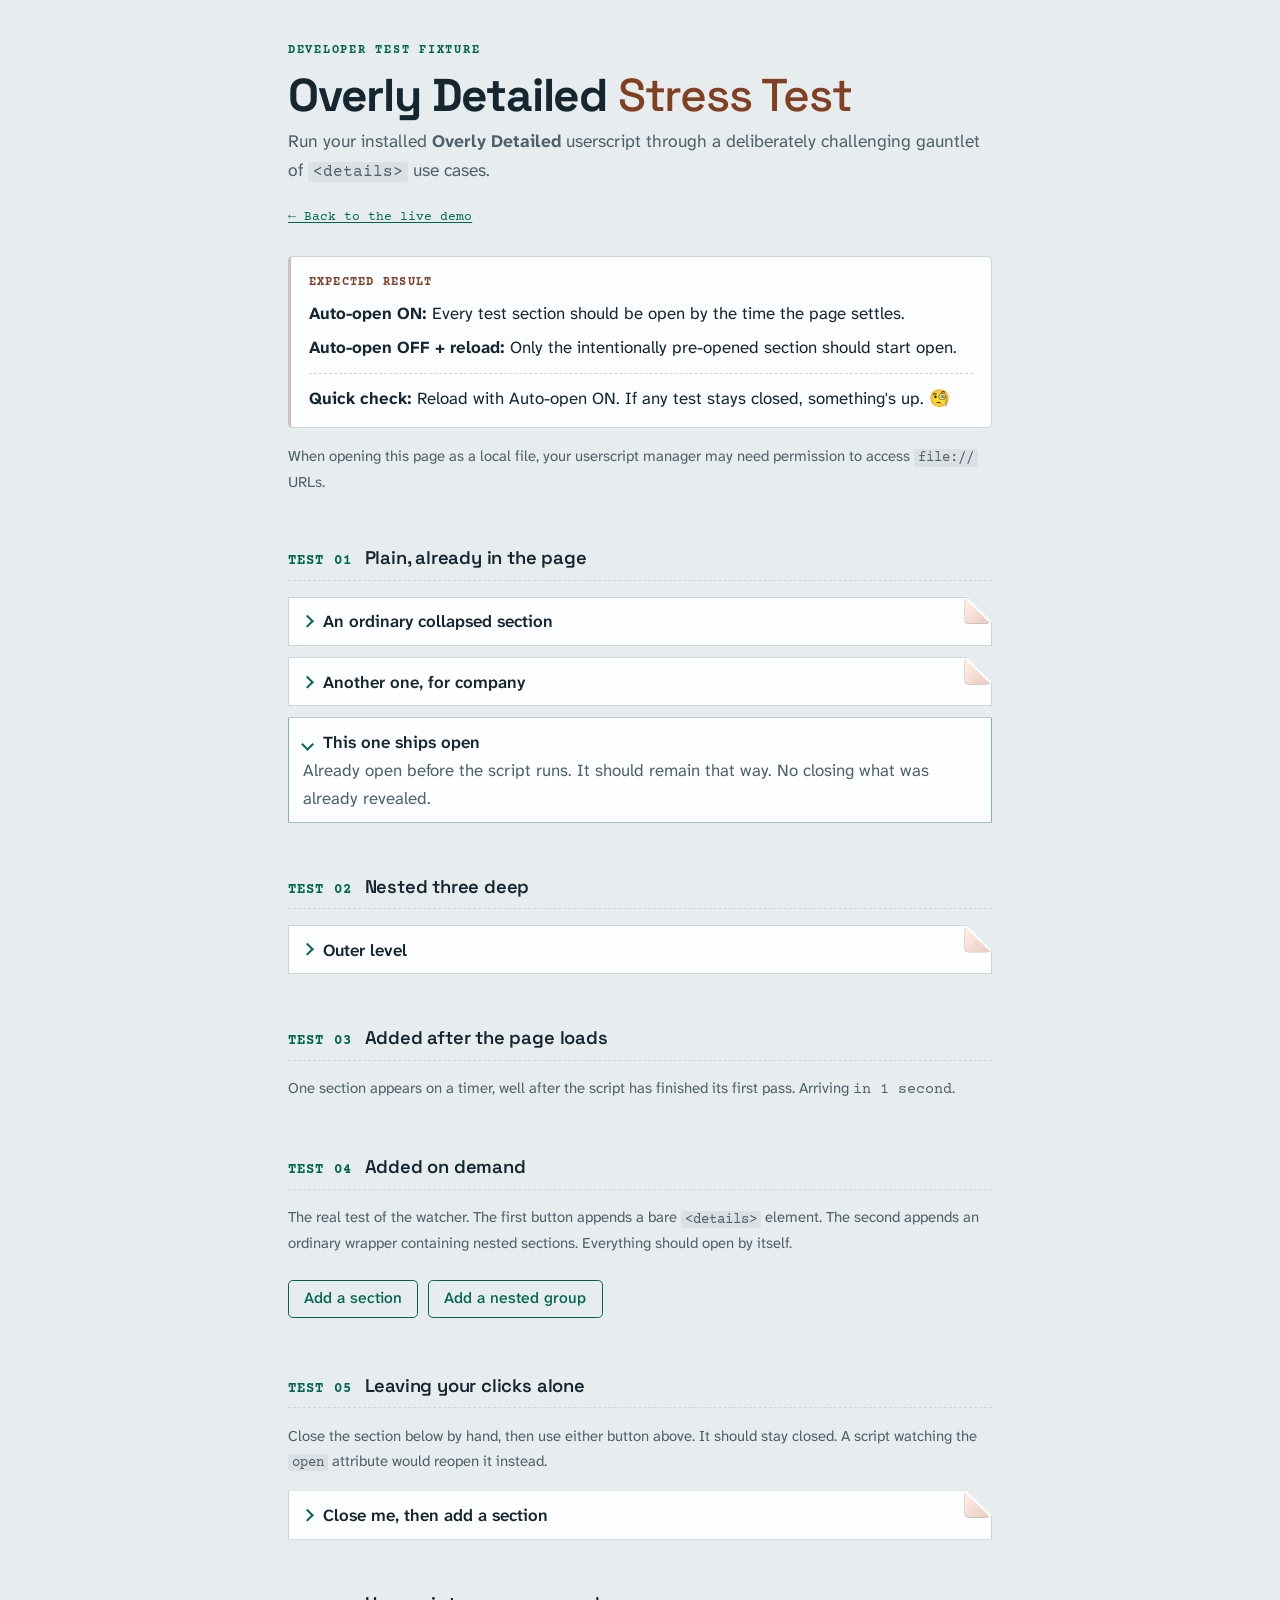
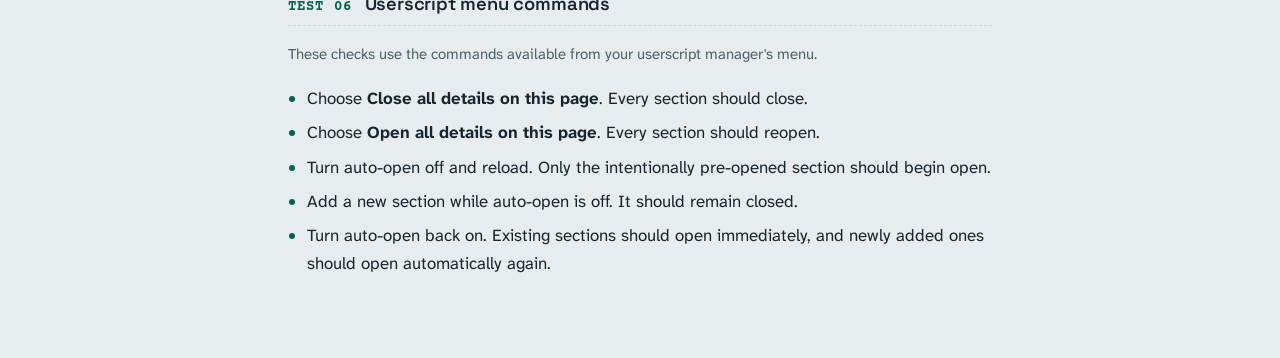
==== stress-test.html @ 01d505f9 "refactor: turn demo page into stress test The old page was doing two jobs at once. It's now purely a" ====
<!DOCTYPE html>
<html lang="en">

<head>
  <meta charset="utf-8">
  <meta name="viewport" content="width=device-width, initial-scale=1">
  <title>Overly Detailed &mdash; Stress Test</title>

  <link rel="icon" href="favicon.svg" type="image/svg+xml">

  <!-- ===================================================================
     _      _  ._ |       _|  _ _|_  _. o |  _   _|
    (_) \/ (/_ |  | \/   (_| (/_ |_ (_| | | (/_ (_|
                    /

    ╭─────────────────────────────────────────────────────────────╮
          📂 file:       stress-test.html
          💾 project:    Overly Detailed
          👩‍💻 dev:        Kiera <github.com/BluestockingsRead>
          🌱 created:    2026-08-05
          ✍️ modified:   2026-08-13
          📄 license:    MIT
    ╰─────────────────────────────────────────────────────────────╯
=================================================================== -->

  <link rel="stylesheet" href="fonts/fonts.css">
  <link rel="stylesheet" href="styles.css">

  <style>
    /* Keeps the countdown from jittering as the number changes width. */
    #countdown {
      font-variant-numeric: tabular-nums;
      font-family: var(--font-mono);
    }
  </style>
</head>

<body>

  <p class="eyebrow">Developer test fixture</p>

  <h1>Overly Detailed <span class="test-label">Stress Test</span></h1>

  <p class="tagline">
    Run your installed <strong>Overly Detailed</strong> userscript through a
    deliberately challenging gauntlet of <code>&lt;details&gt;</code> use cases.
  </p>

  <p class="test-nav">
    <a href="index.html">← Back to the live demo</a>
  </p>


  <div class="test-status">
    <p class="test-status-label">Expected result</p>

    <p>
      <strong>Auto-open ON:</strong>
      Every test section should be open by the time the page settles.
    </p>

    <p>
      <strong>Auto-open OFF + reload:</strong>
      Only the intentionally pre-opened section should start open.
    </p>

    <p class="test-quick-check">
      <strong>Quick check:</strong>
      Reload with Auto-open ON. If any test stays closed, something's up. 🧐
    </p>
  </div>

  <p class="note">
    When opening this page as a local file, your userscript manager may need
    permission to access <code>file://</code> URLs.
  </p>

  <h2><span class="test-number">TEST 01</span> Plain, already in the page</h2>

  <details>
    <summary>An ordinary collapsed section</summary>
    <p>Nothing unusual. This is the case the original v1 script handled:
      one accordion, no funny business.</p>
  </details>

  <details>
    <summary>Another one, for company</summary>
    <p>Two in a row, so a partial sweep can't leave one behind.
      We believe in the buddy system.</p>
  </details>

  <details open>
    <summary>This one ships open</summary>
    <p>Already open before the script runs. It should remain that way.
      No closing what was already revealed.</p>
  </details>


  <h2><span class="test-number">TEST 02</span> Nested three deep</h2>

  <details>
    <summary>Outer level</summary>
    <p>Opening the parent should not be the only thing that happens.</p>

    <details>
      <summary>Middle level</summary>
      <p>
        <em>
          Yo dawg, I heard you like details, so I put details in your
          details!
        </em>
      </p>

      <details>
        <summary>Inner level</summary>
        <p>
          If this is open too, nesting is handled properly, and you
          have reached Enlightenment*.
        </p>

        <p class="note">
          <em>*NOTE: Enlightenment not guaranteed.</em>
        </p>

      </details>
    </details>
  </details>


  <h2><span class="test-number">TEST 03</span> Added after the page loads</h2>

  <p class="note">One section appears on a timer, well after the script has
    finished its first pass. Arriving
    <span id="countdown">in 2 seconds</span>.
  </p>

  <!-- A11y: sections arrive with no click behind them, so they announce. -->
  <div id="delayed" aria-live="polite"></div>


  <h2><span class="test-number">TEST 04</span> Added on demand</h2>

  <p class="note">The real test of the watcher. The first button appends a bare
    <code>&lt;details&gt;</code> element. The second appends an ordinary
    wrapper containing nested sections. Everything should open by itself.
  </p>

  <p>
    <button id="add" type="button">Add a section</button>
    <button id="add-group" type="button">Add a nested group</button>
  </p>

  <div id="ondemand" aria-live="polite"></div>


  <h2><span class="test-number">TEST 05</span> Leaving your clicks alone</h2>

  <p class="note">Close the section below by hand, then use either button above.
    It should stay closed. A script watching the <code>open</code> attribute
    would reopen it instead.</p>

  <details>
    <summary>Close me, then add a section</summary>
    <p>Still closed? Good. This script respects boundaries.</p>
  </details>


  <h2><span class="test-number">TEST 06</span> Userscript menu commands</h2>

  <p class="note">These checks use the commands available from your userscript
    manager's menu.</p>

  <ul>
    <li>
      Choose <strong>Close all details on this page</strong>. Every section
      should close.
    </li>
    <li>
      Choose <strong>Open all details on this page</strong>. Every section
      should reopen.
    </li>
    <li>
      Turn auto-open off and reload. Only the intentionally pre-opened
      section should begin open.
    </li>
    <li>
      Add a new section while auto-open is off. It should remain closed.
    </li>
    <li>
      Turn auto-open back on. Existing sections should open immediately,
      and newly added ones should open automatically again.
    </li>
  </ul>

  <script>
    // Builds a <details> the same way a real site would: created detached,
    // then appended, so the watcher sees it arrive as a new node.
    function makeSection(title, body) {
      const details = document.createElement('details');
      const summary = document.createElement('summary');
      const para = document.createElement('p');

      summary.textContent = title;
      para.textContent = body;

      details.append(summary, para);
      return details;
    }

    /* --- Section 3: shows up on a timer --------------------------------- */

    const countdown = document.getElementById('countdown');
    let remaining = 2;

    const tick = setInterval(() => {
      remaining -= 1;

      countdown.textContent = remaining > 0
        ? `in ${remaining} second${remaining === 1 ? '' : 's'}`
        : 'now';

      if (remaining <= 0) {
        clearInterval(tick);
      }
    }, 1000);

    setTimeout(() => {
      document.getElementById('delayed').append(makeSection(
        'Inserted two seconds late',
        'Fashionably late, but still automatically opened. The watcher '
        + 'is doing its job.',
      ));
    }, 2000);

    /* --- Section 4: shows up on click ----------------------------------- */

    let added = 0;

    document.getElementById('add').addEventListener('click', () => {
      added += 1;

      document.getElementById('ondemand').append(makeSection(
        `On-demand section #${added}`,
        'Appended just now, and it should already be open.',
      ));
    });

    let groupsAdded = 0;

    document.getElementById('add-group').addEventListener('click', () => {
      groupsAdded += 1;

      const wrapper = document.createElement('div');
      const outer = makeSection(
        `Dynamic group #${groupsAdded}`,
        'This section arrived inside an ordinary wrapper element.',
      );
      const inner = makeSection(
        'Nested dynamic section',
        'If this is open too, the watcher found every descendant.',
      );

      outer.append(inner);
      wrapper.append(outer);

      document.getElementById('ondemand').append(wrapper);
    });

  </script>

</body>

</html>
---- fonts/fonts.css ----
/* ===================================================================
     _      _  ._ |       _|  _ _|_  _. o |  _   _|
    (_) \/ (/_ |  | \/   (_| (/_ |_ (_| | | (/_ (_|
                    /

    ╭─────────────────────────────────────────────────────────────╮
          📂 file:       fonts/fonts.css
          💾 project:    Overly Detailed
          👩‍💻 dev:        Kiera <github.com/BluestockingsRead>
          🌱 created:    2026-08-11
          ✍️ modified:   2026-08-11
          📄 license:    MIT (the fonts themselves: see licenses/)
    ╰─────────────────────────────────────────────────────────────╯

    Three faces, self-hosted. Nothing here calls out to a CDN, which
    keeps the demo honest about "sends nothing, phones nowhere" and
    means the pages look right opened straight off disk.

    * Declarations lifted from the GreatReads extension, size-adjust
      values and all, so the two projects render at matching sizes.
=================================================================== */

/* #region Atkinson Hyperlegible Next ===================== */

/* === Atkinson Hyperlegible Next — Variable, Normal === */
@font-face {
  font-family: "Atkinson Hyperlegible Next";
  font-style: normal;
  font-weight: 200 800;   /* full axis */
  src: url("../fonts/AtkinsonHyperlegibleNext-VariableFont_wght.woff2") format("woff2");
  font-display: swap;
  size-adjust: 99.4%;
}

/* === Atkinson Hyperlegible Next — Variable, Italic === */
@font-face {
  font-display: swap;
  font-family: "Atkinson Hyperlegible Next";
  font-style: italic;
  font-weight: 200 800;   /* full axis */
  src: url("../fonts/AtkinsonHyperlegibleNext-Italic-VariableFont_wght.woff2") format("woff2");
  size-adjust: 99.4%;
}

/* #endregion Atkinson Hyperlegible Next ================== */

/* #region Space Grotesk ================================== */

/* === Space Grotesk — Variable, Normal === */
@font-face {
  font-family: "Space Grotesk";
  font-style: normal;
  font-weight: 300 700;   /* full axis */
  src: url("../fonts/SpaceGrotesk-VariableFont_wght.woff2") format("woff2");
  font-display: swap;
  size-adjust: 95.8%;
}

/* #endregion Space Grotesk =============================== */

/* #region Courier Prime ================================== */

/* courier-prime-regular - latin */
@font-face {
  font-display: swap;
  font-family: "Courier Prime";
  font-style: normal;
  font-weight: 400;
  src: url("../fonts/CourierPrime-Regular.woff2") format("woff2");
  size-adjust: 99.1%;
}
/* courier-prime-italic - latin */
@font-face {
  font-display: swap;
  font-family: "Courier Prime";
  font-style: italic;
  font-weight: 400;
  src: url("../fonts/CourierPrime-Italic.woff2") format("woff2");
  size-adjust: 99.1%;
}
/* courier-prime-700 - latin */
@font-face {
  font-display: swap;
  font-family: "Courier Prime";
  font-style: normal;
  font-weight: 700;
  src: url("../fonts/CourierPrime-Bold.woff2") format("woff2");
  size-adjust: 99.1%;
}
/* courier-prime-700italic - latin */
@font-face {
  font-display: swap;
  font-family: "Courier Prime";
  font-style: italic;
  font-weight: 700;
  src: url("../fonts/CourierPrime-BoldItalic.woff2") format("woff2");
  size-adjust: 99.1%;
}

/* #endregion Courier Prime =============================== */
---- styles.css ----
/* ===================================================================
     _      _  ._ |       _|  _ _|_  _. o |  _   _|
    (_) \/ (/_ |  | \/   (_| (/_ |_ (_| | | (/_ (_|
                    /

    ╭─────────────────────────────────────────────────────────────╮
          📂 file:       styles.css
          💾 project:    Overly Detailed
          👩‍💻 dev:        Kiera <github.com/BluestockingsRead>
          🌱 created:    2026-08-11
          ✍️ modified:   2026-08-13
          📄 license:    MIT
    ╰─────────────────────────────────────────────────────────────╯

    Shared look for: 
      - index.html (the live demo) and
      - stress-test.html (the developer test fixture). 

    Style: folded paper, pine ink, + warm vellum for the dog-eared corner
    of closed sections. Corners flatten out on open = a visual cue to the
    state change.

        [🗝️ KEY: | "☀️🌒"=light/dark pair | "A11y"=accessibility
        | "👓"=vision | "🫨"=reduced motion | ]
=================================================================== */

/* #region === ☀️🌒 Palette ================================ */

:root {
  color-scheme: light dark;

  /* === 📄 Paper - ☀️🌒 ======================= */
  --bg: light-dark(oklch(94% 0.006 235), oklch(22% 0.018 245));
  --card: light-dark(oklch(99.5% 0.002 235), oklch(26.5% 0.02 245));
  --line: light-dark(oklch(87% 0.012 230), oklch(34% 0.022 240));

  /* === ✒️ Ink - ☀️🌒 ========================= */
  --fg: light-dark(oklch(26% 0.03 235), oklch(92% 0.01 210));
  --muted: light-dark(oklch(48% 0.028 225), oklch(70% 0.02 215));
  --accent: light-dark(oklch(45% 0.105 172), oklch(80% 0.115 172));

  /*
	* Two stops so the flap reads as paper catching light rather than
	* a flat triangle someone pasted on.
	*/
  --fold-face: light-dark(oklch(97% 0.025 48), oklch(77% 0.01 48));
  --fold-shade: light-dark(oklch(86% 0.035 42), oklch(66% 0.025 42));
  --fold-edge: light-dark(oklch(82% 0.02 40), oklch(68% 0.01 42));

  /* === ⚠️ Already-installed notice - ☀️🌒 ==== */
  --warn-bg: light-dark(oklch(96% 0.035 85), oklch(29% 0.038 80));
  --warn-line: light-dark(oklch(78% 0.09 78), oklch(55% 0.08 78));

  /* === 🧐 Stress-Test Only==================== */
  --test-fg: light-dark(oklch(45% 0.1 44.27), oklch(80% 0.1 44.27));
}

/* #endregion === ☀️🌒 Palette ============================= */

/* #region === 🔡 Type & box tokens ======================== */

:root {
  --font-body: "Atkinson Hyperlegible Next", system-ui, sans-serif;
  --font-display: "Space Grotesk", "Atkinson Hyperlegible Next", sans-serif;
  --font-mono: "Courier Prime", ui-monospace, monospace;

  --border-hair: 1px solid var(--line);

  /* ↓ Nested sections borrow the extension's child-options treatment */
  --border-dots: 2px dotted var(--line);

  /*
	* A11y 👓: focus rings sit *inside* their element. The cards are
	* clipped to make the dog-ear, and a clip-path trims anything drawn
	* outside the box, corner outlines included. Inset keeps the ring
	* whole in every state.
	*/
  --focus-ring: 2px solid var(--accent);
  --focus-inset: -3px;
}

/* #endregion === 🔡 Type & box tokens ===================== */

/* #region === 📄 Page & typography ======================== */

body {
  max-width: 44rem;
  margin: 0 auto;
  padding: 2.5rem 1.25rem 4rem;
  background: var(--bg);
  color: var(--fg);
  font: 400 1.0625rem/1.65 var(--font-body);
}

/*
* Two pages share this stylesheet and the same h1, which is a good way
* to lose track of which one is opened. The eyebrow says so outright.
*/
.eyebrow {
  margin: 0 0 0.5rem;
  color: var(--accent);
  font-family: var(--font-mono);
  font-size: 0.78rem;
  font-weight: 700;
  letter-spacing: 0.14em;
  text-transform: uppercase;
}

h1 {
  margin: 0 0 0.35rem;
  font-family: var(--font-display);
  font-size: clamp(2.1rem, 1.55rem + 2.4vw, 3rem);
  font-weight: 700;
  letter-spacing: -0.025em;
  line-height: 1.1;
}

/*
* The dashed rule under a section heading is the same crease the cards
* fold along, run out flat. Replaces the double rule the pages used to
* borrow from the extension's hr.
*/
h2 {
  margin-top: 3rem;
  padding-bottom: 0.35rem;
  border-bottom: 1px dashed var(--line);
  font-family: var(--font-display);
  font-size: 1.2rem;
  font-weight: 600;
  letter-spacing: -0.01em;
}

p {
  margin: 0 0 1rem;
}

.tagline {
  margin-top: 0;
  color: var(--muted);
  font-size: 1.1rem;
}

.note {
  margin: 0.4rem 0 1rem;
  color: var(--muted);
  font-size: 0.94rem;
}

.demo-aside {
  font-style: italic;
}

a {
  color: var(--accent);
  text-decoration-thickness: 1px;
  text-underline-offset: 0.18em;
}

a:hover {
  text-decoration-thickness: 2px;
}

code {
    padding: 0.05em 0.3em;
    border-radius: 0.2rem;
    background: color-mix(in oklch, var(--fg) 6%, transparent);
    color: inherit;
    font-family: var(--font-mono);
    font-size: 0.92em;
}

ul {
  padding-left: 1.2rem;
}

li {
  margin-bottom: 0.4rem;
}

li::marker {
  color: var(--accent);
}

/* #endregion === 📄 Page & typography ===================== */

/* #region === ✂️ The dog-ear ============================== */

/*
* Registering --fold is what makes it animatable; an unregistered
* custom property would snap between values instead of easing.
* `inherits: true` matters too, since ::after reads the same value to
* size the flap. Nested cards set their own, so nothing leaks downward.
*/
@property --fold {
  syntax: "<length>";
  inherits: true;
  initial-value: 0px;
}

details {
  --fold: 1.6rem;

  position: relative;
  margin: 0.7rem 0;
  padding: 0.6rem 0.9rem;
  transition: --fold 220ms ease, border-color 220ms ease;
  border: var(--border-hair);
  background: var(--card);

  /* The corner is actually missing from the card's silhouette. */
  clip-path: polygon(0 0,
      calc(100% - var(--fold)) 0,
      100% var(--fold),
      100% 100%,
      0 100%);
}

/*
* The turned-down flap: the corner reflected back across the crease,
* showing the underside of the page. Its hypotenuse lands exactly on
* the cut above, so the two edges meet cleanly at any --fold size.
*/
details::after {
  content: "";
  position: absolute;
  top: 0;
  right: 0;
  width: var(--fold);
  height: var(--fold);
  clip-path: polygon(0 0, 100% 100%, 0 100%);

  /* The two straight legs are the folded page's own cut edges. */
  border-bottom: 1px solid var(--fold-edge);
  border-left: 1px solid var(--fold-edge);
  border-radius: 0.3rem;
  background: linear-gradient(135deg,
      var(--fold-face),
      var(--fold-shade));
  pointer-events: none;
}

details[open] {
  --fold: 0rem;
  border-color: color-mix(in oklch, var(--accent) 35%, var(--line));
}

/*
* Nested ones step inward so the depth is obvious at a glance, and the
* dotted left edge marks them as children rather than siblings; the
* same cue .child-options uses in the extension popup.
*/
details details {
  margin-left: 1.25rem;
  border-left: var(--border-dots);
}

details>*:not(summary) {
  color: var(--muted);
}

details>*:last-child {
  margin-bottom: 0;
}

/* #endregion === ✂️ The dog-ear =========================== */

/* #region === ▸ Summary & its marker ====================== */

summary {
  display: grid;
  grid-template-columns: auto 1fr;
  gap: 0.6em;
  align-items: baseline;

  /* Room for the flap, so a long summary never runs under it. */
  padding-right: 1.4rem;
  color: var(--fg);
  font-weight: 600;
  cursor: pointer;
  list-style: none;
}

/* Chrome and Safari need this one by name to drop the default triangle. */
summary::-webkit-details-marker {
  display: none;
}

/*
* A caret built from two borders rather than a glyph, so it lines up
* the same way whatever the font is doing. Standard right when shut,
* down when open.
*/
summary::before {
  content: "";
  width: 0.42em;
  height: 0.42em;
  transform: translateY(-0.08em) rotate(-45deg);
  transition: transform 220ms ease;
  border-right: 2px solid var(--accent);
  border-bottom: 2px solid var(--accent);
}

details[open]>summary::before {
  transform: translateY(0.06em) rotate(45deg);
}

/* #endregion === ▸ Summary & its marker =================== */

/* #region === 🎛️ Buttons ================================== */

button {
  margin: 0.5rem 0.3rem 0.2rem 0;
  padding: 0.45rem 0.95rem;
  transition: transform 0.2s ease, background 0.2s ease;
  border: 1px solid var(--accent);
  border-radius: 0.3rem;
  background: transparent;
  color: var(--accent);
  font: 500 0.98rem/1.4 var(--font-body);
  cursor: pointer;
}

button:hover {
  background: color-mix(in oklch, var(--accent) 12%, transparent);
}

button:focus-visible,
summary:focus-visible,
a:focus-visible {
  outline: var(--focus-ring);
  outline-offset: 2px;
}

/* Only the summary sits inside a clipped card, so only it needs inset. */
summary:focus-visible {
  outline-offset: var(--focus-inset);
}

a:focus-visible {
  border-radius: 0.15rem;
}

.menu-command,
.add-section {
  display: flex;
  flex-direction: column;
  align-items: flex-start;
}

/* The third command doubles as the toggle, so it earns the emphasis. */
.menu-command:first-of-type {
  border-width: 2px;
  font-weight: 700;
}

.menu-command:not(:first-of-type) {
    border-color:
        color-mix(in oklch, var(--fg) 18%, var(--line));
    color: var(--fg);
}

.menu-command:not(:first-of-type):hover {
    background:
        color-mix(in oklch, var(--fg) 6%, transparent);
}

.menu-command:hover {
  transform: scale(1.02);
}

/*
* Scaffolding, not product. Keeping these visually quieter stops them
* being mistaken for menu commands the installed script provides.
*/
.demo-control {
  border-style: dashed;
  border-color: var(--line);
  color: var(--muted);
}

.demo-control:hover {
  background: color-mix(in oklch, var(--muted) 10%, transparent);
}

.demo-control:focus-visible {
  outline-color: var(--muted);
}

/* #endregion === 🎛️ Buttons =============================== */

/* #region === 📦 Panels ==================================== */

/*
* The control panel follows the user down the page; the whole point
* is flipping the toggle and watching everything below it change.
*/
.controls {
    position: sticky;
    top: 0;
    z-index: 1;

    display: grid;
    grid-template-columns: minmax(0, 1fr) minmax(15rem, auto);
    gap: 0.55rem 1.4rem;
    align-items: start;

    margin: 1.75rem 0;
    padding: 0.9rem 1.1rem;

    border: var(--border-hair);
    border-bottom-color:
        color-mix(in oklch, var(--fg) 18%, var(--line));
    border-left: 3px solid var(--accent);
    border-radius: 0.3rem;

    background: var(--card);

    /* Separates sticky controls from content beneath */
    box-shadow:
        0 0.8rem 1rem -1rem
        color-mix(in oklch, var(--fg) 90%, transparent);
}

.controls h2,
.controls-note {
    grid-column: 1 / -1;
}

.controls h2 {
    margin: 0;
    padding: 0;
    border: 0;
    font-family: var(--font-mono);
    font-size: 0.82rem;
    font-weight: 700;
    letter-spacing: 0.06em;
    text-transform: uppercase;
}

.controls-note {
    margin: 0;
}
.controls-guide {
    font-size: 0.96rem;
}

.controls-guide > p {
    margin: 0 0 0.4rem;
}

/* bc the steps only make sense in order. */
.controls-guide ol {
    margin: 0;
    padding-left: 1.4rem;
}

.controls-guide li {
    transition:
        opacity 180ms ease,
        color 180ms ease;
}

/*
 * A11y 👓: --muted alone carries the "done" look. Going too faded fails WCAG,
 * plus ~~strikethrough~~ already does the talking.
 */
.controls-guide li.is-complete {
    color: var(--muted);
    text-decoration: line-through;
    text-decoration-thickness: 1px;
}

.controls-guide li.is-complete::marker {
    color: var(--muted);
}

/* A TLDR Install link */
.controls-install-link {
    margin: 0.7rem 0 0;
    color: var(--muted);
    font-size: 0.88rem;
}

#menu-commands {
    display: grid;
    gap: 0.35rem;
    justify-items: start;
}

.controls-actions .menu-command,
.controls-actions .demo-control {
    margin: 0;
}

.controls-actions .demo-control {
    margin-top: 0.5rem;
}

.banner {
  margin: 1.75rem 0;
  padding: 0.85rem 1.1rem;
  border: 1px solid var(--warn-line);
  border-left: 3px solid var(--warn-line);
  border-radius: 0.3rem;
  background: var(--warn-bg);
  font-size: 0.94rem;
}

.banner p {
  margin: 0.45rem 0 0;
}

.banner :first-child {
  margin-top: 0;
}

.install {
    margin-top: 3.5rem;
    padding: 1.3rem 1.5rem;

    border: var(--border-hair);
    border-left: 3px solid var(--accent);
    border-radius: 0.3rem;

    background:
        color-mix(in oklch, var(--accent) 3%, var(--card));
}

.install h2 {
    margin: 0 0 1.25rem;
    padding-bottom: 0.55rem;
    border-bottom: 1px dashed var(--line);
}

.install> :last-child {
  margin-bottom: 0;
}

.advanced-install {
    margin-top: 1.75rem;
    padding-top: 1.25rem;
    border-top: 1px dashed var(--line);
}

.install .privacy {
    margin-top: 1.5rem;
    padding-top: 1rem;
    border-top: 1px dotted var(--line);
}

/* #endregion === 📦 Panels ================================= */

/* #region === 🦶 Footer ==================================== */

footer {
  margin-top: 3.5rem;
  padding-top: 1rem;
  border-top: 1px dashed var(--line);
  border-radius: 0.3rem;
  color: var(--muted);
  font-size: 0.9rem;
}

footer p {
  margin: 0 0 0.35rem;
}

/* #endregion === 🦶 Footer ================================= */

/* #region ===🧐 Stress-Test Only =========================== */

/*
 * "Stress Test", same tone the EXPECTED RESULT label uses, so the
 * two "you are on the test fixture" cues match. Lighter weight than the
 * name it follows: this is the qualifier, not the title.
 */
.test-label {
    color: var(--test-fg);
    font-weight: 500;
}

/* Small, set apart; the way back is findable but not loud. */
.test-nav {
    margin: 1.25rem 0 0;
    font-family: var(--font-mono);
    font-size: 0.85rem;
}

.test-number {
    margin-right: 0.5rem;
    color: var(--accent);
    font-family: var(--font-mono);
    font-size: 0.72em;
    letter-spacing: 0.08em;
}

.test-status {
    margin: 1.75rem 0 1rem;
    padding: 0.9rem 1.1rem;

    border: var(--border-hair);
    border-left: 3px solid var(--fold-edge);
    border-radius: 0.3rem;

    background:
        color-mix(in oklch, var(--fold-face) 10%, var(--card));
}

.test-status-label {
    margin: 0 0 0.55rem;
    color: var(--test-fg);
    font-family: var(--font-mono);
    font-size: 0.78rem;
    font-weight: 700;
    letter-spacing: 0.1em;
    text-transform: uppercase;
}

.test-status p {
    margin: 0 0 0.4rem;
}

.test-status .test-quick-check {
    margin: 0.75rem 0 0;
    padding-top: 0.65rem;
    border-top: 1px dashed var(--line);
}

/* #endregion ===🧐 Stress-Test Only ======================== */

/* #region === 📱 Narrow screens ============================ */

@media (width <= 48rem) {
    .controls {
        position: static;
        grid-template-columns: 1fr;
    }

    .controls h2,
    .controls-note {
        grid-column: auto;
    }

    .controls-actions {
        min-width: 0;
    }
}

@media (width <=30rem) {
  body {
    padding: 1.75rem 1rem 3rem;
  }

  details {
    padding: 0.55rem 0.75rem;
  }

  .install {
    padding: 1.1rem 1rem;
  }

  .controls {
    position: static;
  }
}

/* #endregion === 📱 Narrow screens ========================= */

/* #region === 🫨 Reduced motion (a11y) ===================== */

/*
* The fold still appears and disappears; it just stops easing. It's a
* state indicator first and an animation second.
*/
@media (prefers-reduced-motion: reduce) {

  details,
  summary::before,
  button {
    transition: none;
  }

  .menu-command:hover {
    transform: none;
  }
}

/* #endregion === 🫨 Reduced motion (a11y) ================== */
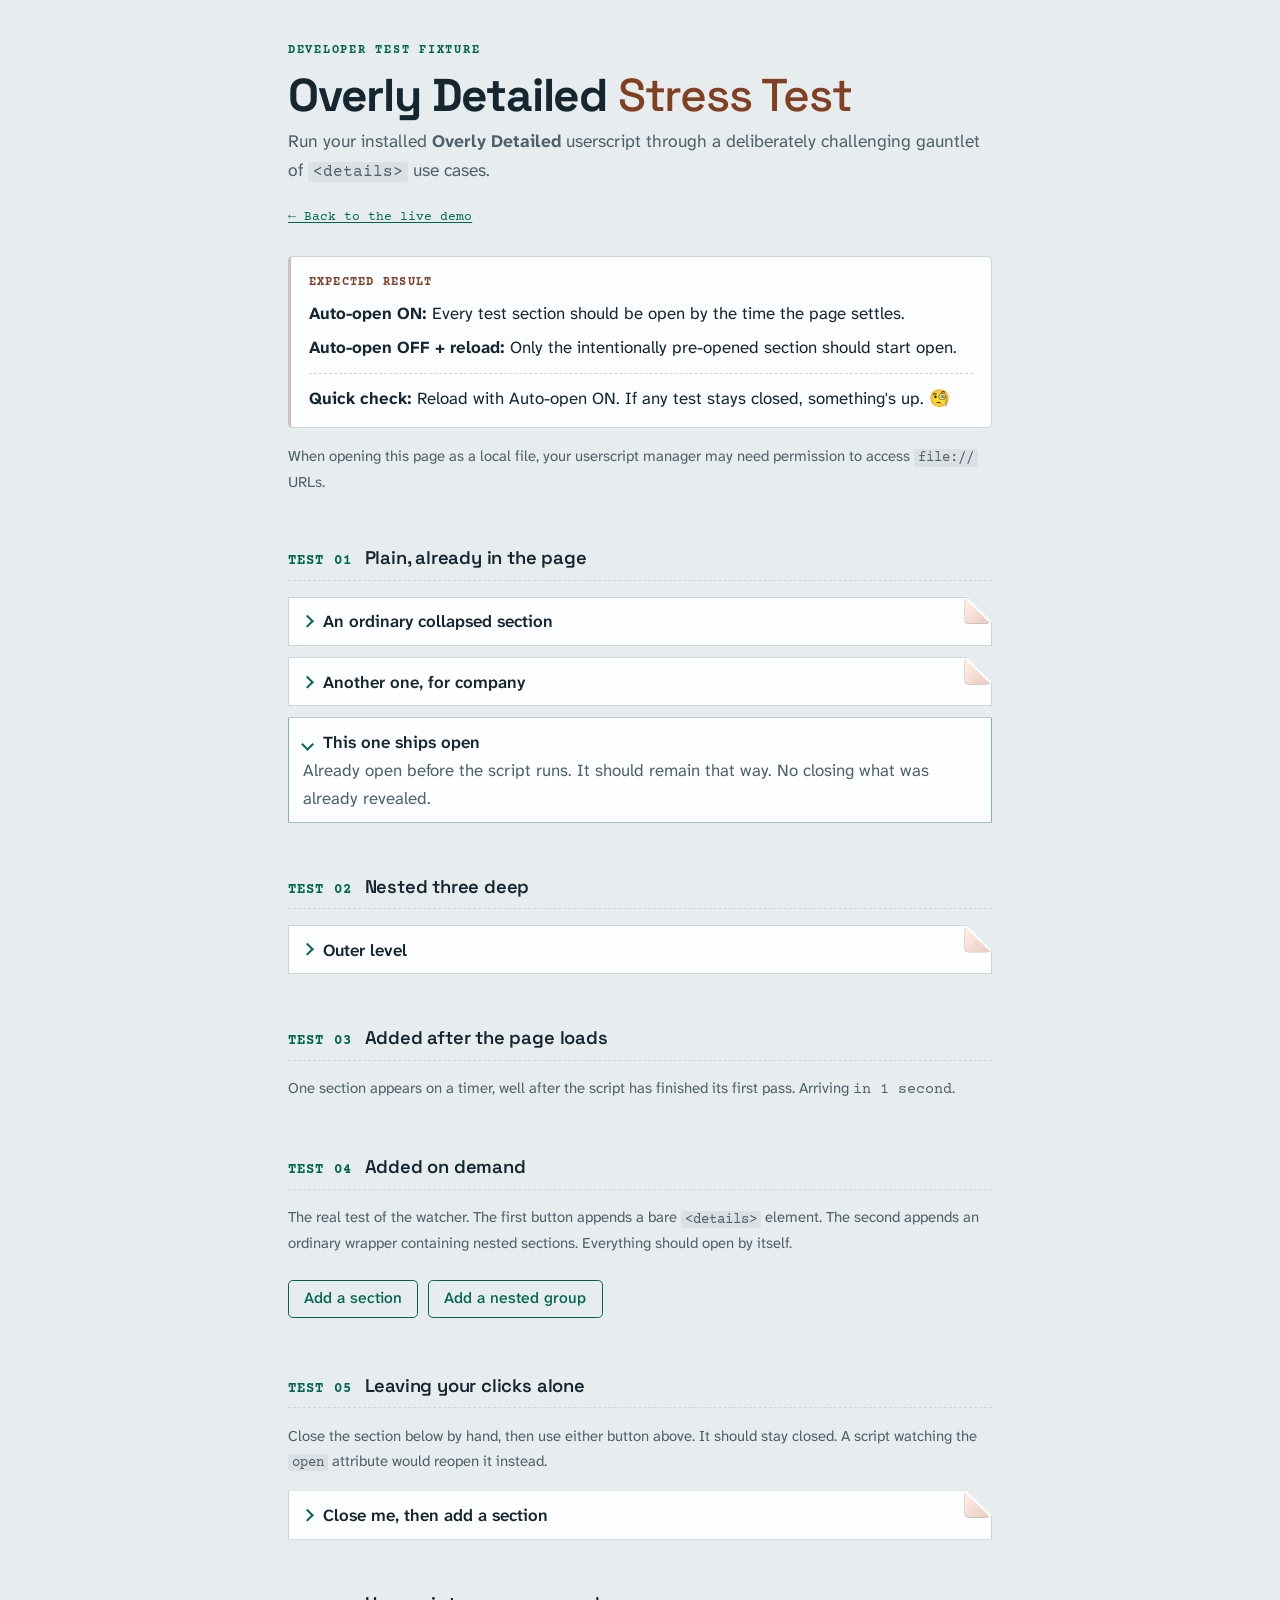
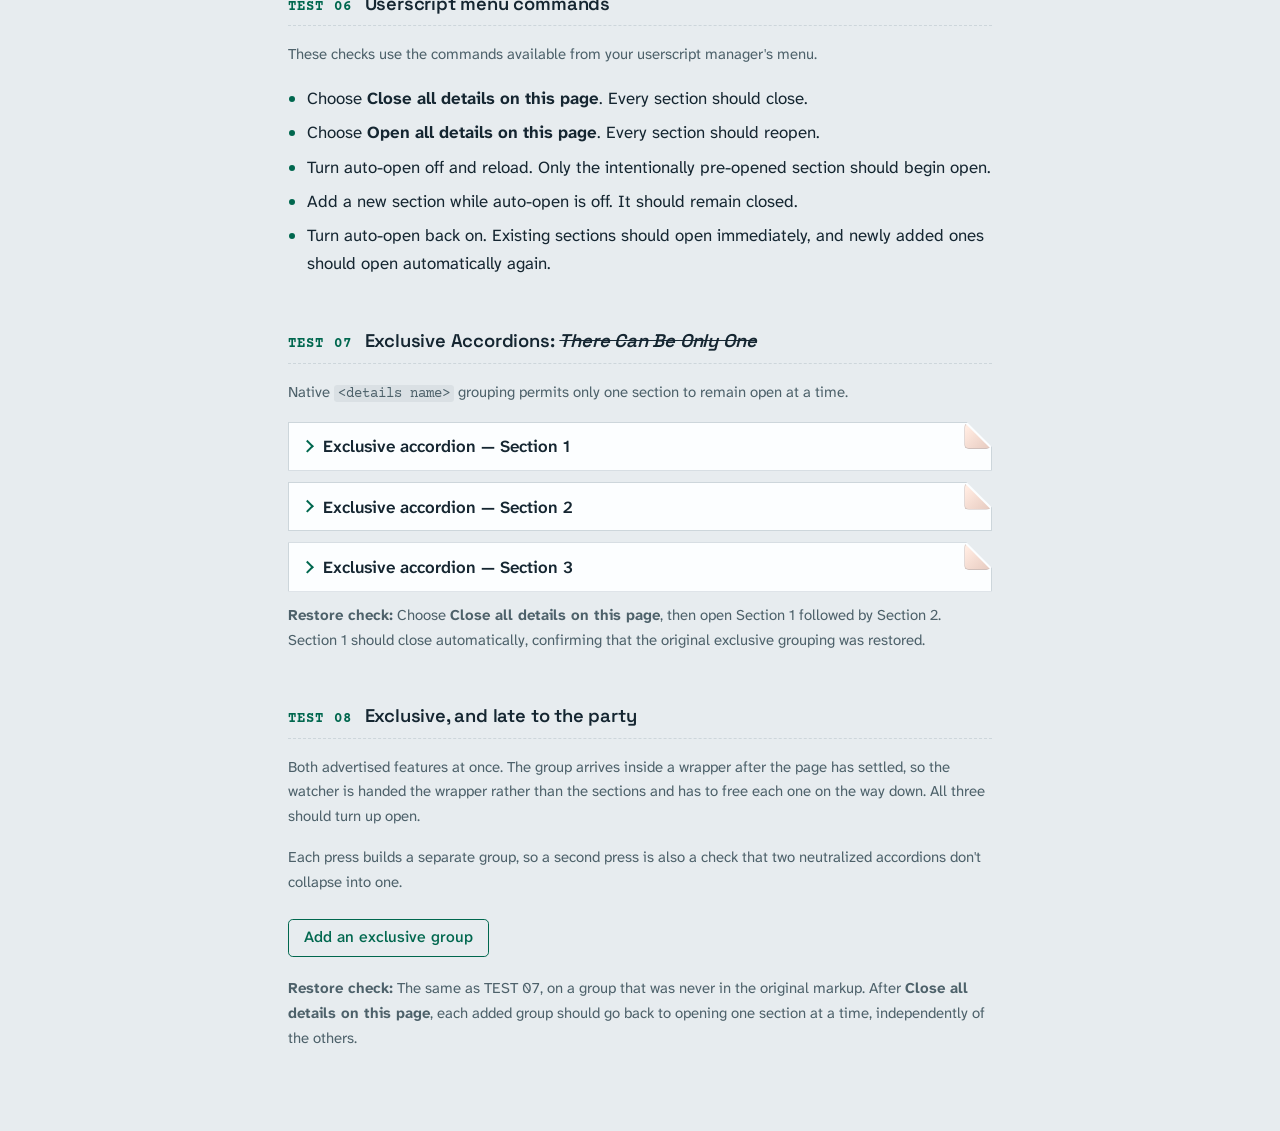
==== commit 8399f1ac: "feat: support exclusive details accordions A shared-name attribute groups <details> elements so the " ====
--- a/stress-test.html
+++ b/stress-test.html
@@ -192,6 +192,64 @@
     </li>
   </ul>
 
+  <h2><span class="test-number">TEST 07</span> Exclusive Accordions: <em><del>There Can Be Only One</del></em></h2>
+
+  <p class="note">
+    Native <code>&lt;details name&gt;</code> grouping
+    permits only one section to remain open at a time.
+  </p>
+
+  <details name="exclusive-test">
+    <summary>Exclusive accordion — Section 1</summary>
+    <p>If all-details mode works, I should remain visible.</p>
+  </details>
+
+  <details name="exclusive-test">
+    <summary>Exclusive accordion — Section 2</summary>
+    <p>I normally close Section 1 when opened.</p>
+  </details>
+
+  <details name="exclusive-test">
+    <summary>Exclusive accordion — Section 3</summary>
+    <p>All three should be visible when Overly Detailed overrides the accordion.</p>
+  </details>
+
+  <p class="note">
+    <strong>Restore check:</strong>
+    Choose <strong>Close all details on this page</strong>, then open Section 1
+    followed by Section 2. Section 1 should close automatically, confirming
+    that the original exclusive grouping was restored.
+  </p>
+
+
+  <h2><span class="test-number">TEST 08</span> Exclusive, and late to the party</h2>
+
+  <p class="note">
+    Both advertised features at once. The group arrives inside a wrapper
+    after the page has settled, so the watcher is handed the wrapper rather
+    than the sections and has to free each one on the way down. All three
+    should turn up open.
+  </p>
+
+  <p class="note">
+    Each press builds a separate group, so a second press is also a check
+    that two neutralized accordions don't collapse into one.
+  </p>
+
+  <p>
+    <button id="add-exclusive" type="button">Add an exclusive group</button>
+  </p>
+
+  <div id="late-exclusive" aria-live="polite"></div>
+
+  <p class="note">
+    <strong>Restore check:</strong>
+    The same as TEST 07, on a group that was never in the original markup.
+    After <strong>Close all details on this page</strong>, each added group
+    should go back to opening one section at a time, independently of the
+    others.
+  </p>
+
   <script>
     // Builds a <details> the same way a real site would: created detached,
     // then appended, so the watcher sees it arrive as a new node.
@@ -266,6 +324,37 @@
       document.getElementById('ondemand').append(wrapper);
     });
 
+    /* --- Section 8: an exclusive group, added late ---------------------- */
+
+    /*
+    * Use setAttribute rather than the `name` property so this explicitly
+    * creates the DOM attribute OD inspects, without relying on support for
+    * `HTMLDetailsElement.name` property reflection.
+    *
+    * Each press gets its own group name, so repeat presses build separate
+    * accordions instead of one growing one.
+    */
+    let accordions = 0;
+
+    document.getElementById('add-exclusive').addEventListener('click', () => {
+      accordions += 1;
+
+      const wrapper = document.createElement('div');
+      const groupName = `late-accordion-${accordions}`;
+
+      for (let n = 1; n <= 3; n += 1) {
+        const section = makeSection(
+          `Late accordion #${accordions}, section ${n}`,
+          'Grouped with the two sections beside it. Left alone, only one of '
+          + 'the three would have survived arrival.',
+        );
+
+        section.setAttribute('name', groupName);
+        wrapper.append(section);
+      }
+
+      document.getElementById('late-exclusive').append(wrapper);
+    });
   </script>
 
 </body>
